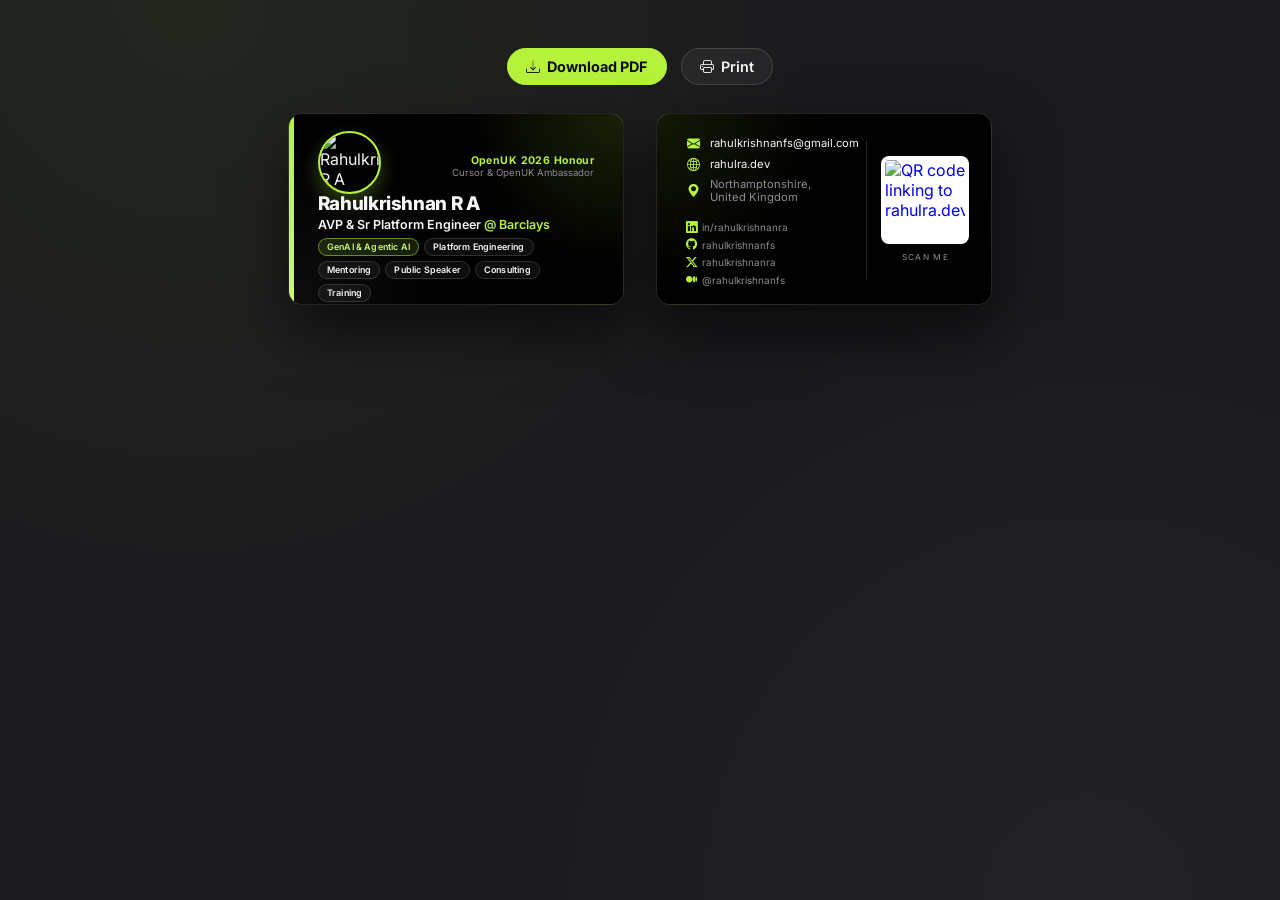
==== index.html @ e4ef5e45 "updated details of vcard" ====
<!doctype html>
<html lang="en">
  <head>
    <meta charset="UTF-8" />
    <link rel="icon" type="image/png" sizes="32x32" href="/favicon-32.png" />
    <link rel="icon" type="image/png" sizes="256x256" href="/favicon-256.png" />
    <link rel="apple-touch-icon" sizes="180x180" href="/apple-touch-icon.png" />
    <meta name="viewport" content="width=device-width, initial-scale=1.0" />
    <meta
      name="description"
      content="Rahulkrishnan R A — Sr Platform Engineer, OpenUK & Cursor Ambassador, OpenUK 2026 Honouree. DevOps, Cloud, Kubernetes & GenAI."
    />
    <title>Rahulkrishnan R A · Business Card</title>
    <link rel="preconnect" href="https://fonts.googleapis.com" />
    <link rel="preconnect" href="https://fonts.gstatic.com" crossorigin />
    <link
      href="https://fonts.googleapis.com/css2?family=Inter:wght@400;500;600;700;800;900&display=swap"
      rel="stylesheet"
    />
    <link
      rel="stylesheet"
      href="https://cdn.jsdelivr.net/npm/bootstrap-icons@1.13.1/font/bootstrap-icons.min.css"
    />
    <script src="https://cdnjs.cloudflare.com/ajax/libs/html2canvas/1.4.1/html2canvas.min.js"></script>
    <script src="https://cdnjs.cloudflare.com/ajax/libs/jspdf/2.5.1/jspdf.umd.min.js"></script>
    <style>
      :root {
        --bg-deep: #000000;
        --bg-panel: #0b0b0d;
        --bg-panel-2: #111114;
        --text: #f6f6f7;
        --text-muted: #8c8c95;
        --border: rgba(255, 255, 255, 0.14);
        --green: #b6f23c;
        --green-strong: #ccf86f;
        /* Standard 3.5in x 2in card + 0 bleed */
        --card-w: 3.5in;
        --card-h: 2in;
      }

      * {
        box-sizing: border-box;
        -webkit-print-color-adjust: exact;
        print-color-adjust: exact;
      }

      body {
        margin: 0;
        font-family: 'Inter', 'Segoe UI', system-ui, -apple-system, sans-serif;
        background: #1a1a1d;
        background-image:
          radial-gradient(circle at 15% 0%, rgba(182, 242, 60, 0.06), transparent 45%),
          radial-gradient(circle at 85% 100%, rgba(255, 255, 255, 0.04), transparent 45%);
        color: var(--text);
        min-height: 100vh;
        display: flex;
        flex-direction: column;
        align-items: center;
        gap: 28px;
        padding: 48px 16px 64px;
      }

      .toolbar {
        display: flex;
        align-items: center;
        gap: 14px;
        flex-wrap: wrap;
        justify-content: center;
      }
      .toolbar h1 {
        font-size: 1rem;
        font-weight: 600;
        letter-spacing: 0.02em;
        margin: 0;
        color: var(--text-muted);
      }
      .btn-print {
        appearance: none;
        border: 1px solid var(--green);
        background: var(--green);
        color: #0a0a0a;
        font-weight: 700;
        font-size: 0.9rem;
        font-family: inherit;
        padding: 0.55rem 1.15rem;
        border-radius: 999px;
        cursor: pointer;
        display: inline-flex;
        align-items: center;
        gap: 0.45rem;
        transition: transform 0.15s ease, box-shadow 0.15s ease;
      }
      .btn-print:hover {
        transform: translateY(-1px);
        box-shadow: 0 10px 30px rgba(182, 242, 60, 0.3);
      }
      .btn-print:disabled {
        opacity: 0.7;
        cursor: progress;
        transform: none;
        box-shadow: none;
      }
      .btn-ghost {
        appearance: none;
        border: 1px solid var(--border);
        background: rgba(255, 255, 255, 0.05);
        color: var(--text);
        font-weight: 600;
        font-size: 0.9rem;
        font-family: inherit;
        padding: 0.55rem 1.15rem;
        border-radius: 999px;
        cursor: pointer;
        display: inline-flex;
        align-items: center;
        gap: 0.45rem;
        transition: border-color 0.15s ease, color 0.15s ease;
      }
      .btn-ghost:hover {
        border-color: var(--green);
        color: var(--green);
      }
      .spin {
        display: inline-block;
        animation: spin 0.8s linear infinite;
      }
      @keyframes spin {
        to {
          transform: rotate(360deg);
        }
      }

      .cards {
        display: flex;
        flex-wrap: wrap;
        gap: 32px;
        justify-content: center;
      }

      .card {
        width: var(--card-w);
        height: var(--card-h);
        border-radius: 14px;
        overflow: hidden;
        position: relative;
        background: var(--bg-deep);
        border: 1px solid var(--border);
        box-shadow: 0 26px 60px rgba(0, 0, 0, 0.6);
        color: var(--text);
      }

      .card-label {
        position: absolute;
        top: -22px;
        left: 4px;
        font-size: 0.72rem;
        letter-spacing: 0.22em;
        text-transform: uppercase;
        color: var(--text-muted);
        font-weight: 600;
      }

      /* ---------- FRONT ---------- */
      .front {
        padding: 0.26in 0.3in;
        display: flex;
        flex-direction: column;
        justify-content: space-between;
        background-image:
          radial-gradient(circle at 100% 0%, rgba(182, 242, 60, 0.14), transparent 42%),
          radial-gradient(circle at 0% 100%, rgba(255, 255, 255, 0.05), transparent 45%);
      }
      .front::before {
        content: '';
        position: absolute;
        left: 0;
        top: 0;
        bottom: 0;
        width: 5px;
        background: linear-gradient(180deg, var(--green), var(--green-strong));
      }
      .front-top {
        display: flex;
        align-items: center;
        justify-content: space-between;
      }
      .monogram {
        width: 0.62in;
        height: 0.62in;
        border-radius: 12px;
        background: linear-gradient(135deg, var(--green), var(--green-strong));
        color: #0a0a0a;
        display: flex;
        align-items: center;
        justify-content: center;
        font-weight: 900;
        font-size: 1.5rem;
        letter-spacing: -0.04em;
        box-shadow: 0 8px 20px rgba(182, 242, 60, 0.28);
      }
      .avatar {
        width: 0.66in;
        height: 0.66in;
        border-radius: 50%;
        object-fit: cover;
        object-position: center top;
        border: 2px solid var(--green);
        box-shadow: 0 8px 20px rgba(182, 242, 60, 0.28);
        flex-shrink: 0;
        align-self: flex-start;
        margin-top: -0.08in;
      }
      .honour {
        text-align: right;
        font-size: 0.6rem;
        line-height: 1.25;
        color: var(--text-muted);
      }
      .honour strong {
        display: block;
        color: var(--green);
        font-size: 0.66rem;
        letter-spacing: 0.04em;
      }
      .front .name {
        font-size: 1.18rem;
        font-weight: 800;
        letter-spacing: -0.02em;
        line-height: 1.05;
        margin: 0;
      }
      .front .role {
        font-size: 0.78rem;
        font-weight: 600;
        color: var(--text);
        margin: 0.2rem 0 0;
      }
      .front .role .at {
        color: var(--green);
      }
      .pills {
        display: flex;
        flex-wrap: wrap;
        gap: 5px;
        margin-top: 0.34rem;
      }
      .pill {
        font-size: 0.56rem;
        font-weight: 600;
        letter-spacing: 0.02em;
        padding: 0.16rem 0.5rem;
        border-radius: 999px;
        border: 1px solid var(--border);
        background: rgba(255, 255, 255, 0.05);
        color: var(--text);
        white-space: nowrap;
      }
      .pill.accent {
        border-color: rgba(182, 242, 60, 0.5);
        background: rgba(182, 242, 60, 0.12);
        color: var(--green-strong);
      }

      /* ---------- BACK ---------- */
      .back {
        padding: 0.26in 0.3in;
        display: flex;
        gap: 0.24in;
        background-image:
          radial-gradient(circle at 0% 0%, rgba(182, 242, 60, 0.1), transparent 45%);
      }
      .back-main {
        flex: 1;
        display: flex;
        flex-direction: column;
        justify-content: center;
        gap: 0.07in;
        min-width: 0;
      }
      .contact-row {
        display: flex;
        align-items: center;
        gap: 0.5rem;
        font-size: 0.7rem;
        color: var(--text);
        line-height: 1.1;
        text-decoration: none;
        transition: color 0.15s ease;
      }
      a.contact-row:hover,
      a.contact-row:hover .muted {
        color: var(--green);
      }
      .contact-row i {
        color: var(--green);
        font-size: 0.82rem;
        width: 1rem;
        text-align: center;
        flex-shrink: 0;
      }
      .contact-row .muted {
        color: var(--text-muted);
      }
      .divider {
        height: 1px;
        background: var(--border);
        margin: 0.02in 0;
      }
      .socials {
        display: flex;
        flex-wrap: wrap;
        gap: 0.22rem 0.7rem;
        font-size: 0.62rem;
        color: var(--text-muted);
      }
      .socials a {
        display: inline-flex;
        align-items: center;
        gap: 0.28rem;
        color: var(--text-muted);
        text-decoration: none;
        transition: color 0.15s ease;
      }
      .socials a:hover {
        color: var(--green);
      }
      .socials i {
        color: var(--green);
        font-size: 0.72rem;
      }
      .back-side {
        width: 1in;
        display: flex;
        flex-direction: column;
        align-items: center;
        justify-content: center;
        gap: 0.08in;
        border-left: 1px solid var(--border);
        padding-left: 0.22in;
      }
      .qr {
        width: 0.92in;
        height: 0.92in;
        border-radius: 8px;
        background: #ffffff;
        padding: 4px;
        display: block;
      }
      .qr-cap {
        font-size: 0.52rem;
        letter-spacing: 0.16em;
        text-transform: uppercase;
        color: var(--text-muted);
        text-align: center;
      }

      /* ---------- PRINT (single page, both sides) ---------- */
      @page {
        size: landscape;
        margin: 0.3in;
      }
      @media print {
        body {
          padding: 0;
          gap: 0;
          min-height: auto;
          justify-content: center;
        }
        .toolbar,
        .card-label {
          display: none !important;
        }
        .cards {
          gap: 0.3in;
          page-break-inside: avoid;
          break-inside: avoid;
        }
        .card {
          box-shadow: none;
          page-break-inside: avoid;
          break-inside: avoid;
        }
      }
    </style>
  </head>
  <body>
    <div class="toolbar">
      <button class="btn-print" id="downloadBtn" onclick="downloadPdf()">
        <i class="bi bi-download"></i> Download PDF
      </button>
      <button class="btn-ghost" onclick="window.print()">
        <i class="bi bi-printer"></i> Print
      </button>
    </div>

    <div class="cards">
      <!-- FRONT -->
      <div class="card front">
        <span class="card-label">Front</span>
        <div class="front-top">
          <img class="avatar" src="/profile.jpg" alt="Rahulkrishnan R A" />
          <div class="honour">
            <strong>OpenUK 2026 Honour</strong>
            Cursor &amp; OpenUK Ambassador
          </div>
        </div>
        <div>
          <h2 class="name">Rahulkrishnan R A</h2>
          <p class="role">AVP &amp; Sr Platform Engineer <span class="at">@ Barclays</span></p>
          <div class="pills">
            <span class="pill accent">GenAI &amp; Agentic AI</span>
            <span class="pill">Platform Engineering</span>
            <span class="pill">Mentoring</span>
            <span class="pill">Public Speaker</span>
            <span class="pill">Consulting</span>
            <span class="pill">Training</span>
          </div>
        </div>
      </div>

      <!-- BACK -->
      <div class="card back">
        <span class="card-label">Back</span>
        <div class="back-main">
          <a class="contact-row" href="mailto:rahulkrishnanfs@gmail.com" style="margin-top: 0.06in;">
            <i class="bi bi-envelope-fill"></i>
            <span>rahulkrishnanfs@gmail.com</span>
          </a>
          <a class="contact-row" href="https://rahulra.dev" target="_blank" rel="noopener">
            <i class="bi bi-globe2"></i>
            <span>rahulra.dev</span>
          </a>
          <a
            class="contact-row"
            href="https://www.google.com/maps/search/?api=1&query=Northamptonshire,+United+Kingdom"
            target="_blank"
            rel="noopener"
          >
            <i class="bi bi-geo-alt-fill"></i>
            <span class="muted">Northamptonshire, United Kingdom</span>
          </a>
          <div class="divider"></div>
          <div class="socials">
            <a href="https://www.linkedin.com/in/rahulkrishnanra/" target="_blank" rel="noopener"><i class="bi bi-linkedin"></i> in/rahulkrishnanra</a>
            <a href="https://github.com/rahulkrishnanfs" target="_blank" rel="noopener"><i class="bi bi-github"></i> rahulkrishnanfs</a>
            <a href="https://x.com/rahulkrishnanra" target="_blank" rel="noopener"><i class="bi bi-twitter-x"></i> rahulkrishnanra</a>
            <a href="https://medium.com/@rahulkrishnanfs" target="_blank" rel="noopener"><i class="bi bi-medium"></i> @rahulkrishnanfs</a>
          </div>
        </div>
        <a class="back-side" href="https://rahulra.dev" target="_blank" rel="noopener" style="text-decoration: none;">
          <img
            class="qr"
            alt="QR code linking to rahulra.dev"
            src="/qr.png"
          />
          <div class="qr-cap">Scan me</div>
        </a>
      </div>
    </div>

    <script>
      async function downloadPdf() {
        const btn = document.getElementById('downloadBtn')
        const original = btn.innerHTML
        btn.disabled = true
        btn.innerHTML = '<i class="bi bi-arrow-repeat spin"></i> Generating…'
        try {
          const { jsPDF } = window.jspdf
          const cards = document.querySelector('.cards')
          const wIn = cards.offsetWidth / 96
          const hIn = cards.offsetHeight / 96
          const canvas = await html2canvas(cards, {
            scale: 4,
            backgroundColor: '#1a1a1d',
            useCORS: true,
            logging: false,
          })
          const pdf = new jsPDF({
            orientation: wIn >= hIn ? 'landscape' : 'portrait',
            unit: 'in',
            format: [wIn, hIn],
          })
          pdf.addImage(canvas.toDataURL('image/png'), 'PNG', 0, 0, wIn, hIn)
          pdf.save('Rahulkrishnan-R-A-business-card.pdf')
        } catch (err) {
          console.error(err)
          alert('Sorry, the PDF could not be generated. You can use Print instead.')
        } finally {
          btn.disabled = false
          btn.innerHTML = original
        }
      }
    </script>
  </body>
</html>
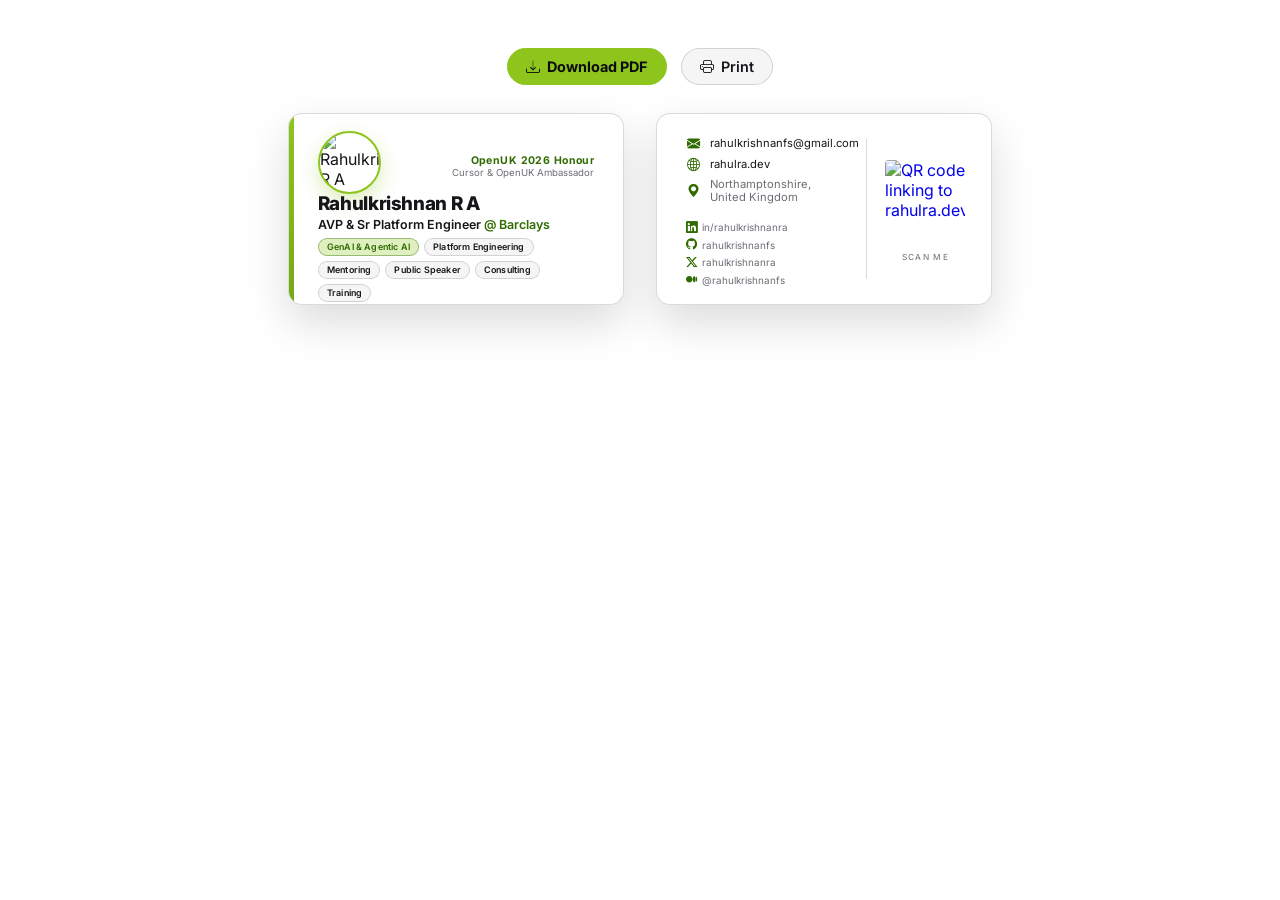
==== commit c5cf0f06: "updated the color" ====
--- a/index.html
+++ b/index.html
@@ -25,14 +25,15 @@
     <script src="https://cdnjs.cloudflare.com/ajax/libs/jspdf/2.5.1/jspdf.umd.min.js"></script>
     <style>
       :root {
-        --bg-deep: #000000;
-        --bg-panel: #0b0b0d;
-        --bg-panel-2: #111114;
-        --text: #f6f6f7;
-        --text-muted: #8c8c95;
-        --border: rgba(255, 255, 255, 0.14);
-        --green: #b6f23c;
-        --green-strong: #ccf86f;
+        --bg-deep: #ffffff;
+        --bg-panel: #ffffff;
+        --bg-panel-2: #f6f7f4;
+        --text: #16161a;
+        --text-muted: #6c6c75;
+        --border: rgba(0, 0, 0, 0.14);
+        --green: #8ec51d;
+        --green-strong: #76a814;
+        --green-ink: #2f6b00;
         /* Standard 3.5in x 2in card + 0 bleed */
         --card-w: 3.5in;
         --card-h: 2in;
@@ -47,10 +48,7 @@
       body {
         margin: 0;
         font-family: 'Inter', 'Segoe UI', system-ui, -apple-system, sans-serif;
-        background: #1a1a1d;
-        background-image:
-          radial-gradient(circle at 15% 0%, rgba(182, 242, 60, 0.06), transparent 45%),
-          radial-gradient(circle at 85% 100%, rgba(255, 255, 255, 0.04), transparent 45%);
+        background: #ffffff;
         color: var(--text);
         min-height: 100vh;
         display: flex;
@@ -92,7 +90,7 @@
       }
       .btn-print:hover {
         transform: translateY(-1px);
-        box-shadow: 0 10px 30px rgba(182, 242, 60, 0.3);
+        box-shadow: 0 10px 30px rgba(142, 197, 29, 0.35);
       }
       .btn-print:disabled {
         opacity: 0.7;
@@ -103,7 +101,7 @@
       .btn-ghost {
         appearance: none;
         border: 1px solid var(--border);
-        background: rgba(255, 255, 255, 0.05);
+        background: rgba(0, 0, 0, 0.04);
         color: var(--text);
         font-weight: 600;
         font-size: 0.9rem;
@@ -117,8 +115,8 @@
         transition: border-color 0.15s ease, color 0.15s ease;
       }
       .btn-ghost:hover {
-        border-color: var(--green);
-        color: var(--green);
+        border-color: var(--green-ink);
+        color: var(--green-ink);
       }
       .spin {
         display: inline-block;
@@ -145,7 +143,7 @@
         position: relative;
         background: var(--bg-deep);
         border: 1px solid var(--border);
-        box-shadow: 0 26px 60px rgba(0, 0, 0, 0.6);
+        box-shadow: 0 18px 44px rgba(0, 0, 0, 0.14);
         color: var(--text);
       }
 
@@ -166,9 +164,6 @@
         display: flex;
         flex-direction: column;
         justify-content: space-between;
-        background-image:
-          radial-gradient(circle at 100% 0%, rgba(182, 242, 60, 0.14), transparent 42%),
-          radial-gradient(circle at 0% 100%, rgba(255, 255, 255, 0.05), transparent 45%);
       }
       .front::before {
         content: '';
@@ -205,7 +200,7 @@
         object-fit: cover;
         object-position: center top;
         border: 2px solid var(--green);
-        box-shadow: 0 8px 20px rgba(182, 242, 60, 0.28);
+        box-shadow: 0 8px 20px rgba(142, 197, 29, 0.3);
         flex-shrink: 0;
         align-self: flex-start;
         margin-top: -0.08in;
@@ -218,7 +213,7 @@
       }
       .honour strong {
         display: block;
-        color: var(--green);
+        color: var(--green-ink);
         font-size: 0.66rem;
         letter-spacing: 0.04em;
       }
@@ -236,7 +231,7 @@
         margin: 0.2rem 0 0;
       }
       .front .role .at {
-        color: var(--green);
+        color: var(--green-ink);
       }
       .pills {
         display: flex;
@@ -251,14 +246,14 @@
         padding: 0.16rem 0.5rem;
         border-radius: 999px;
         border: 1px solid var(--border);
-        background: rgba(255, 255, 255, 0.05);
+        background: rgba(0, 0, 0, 0.04);
         color: var(--text);
         white-space: nowrap;
       }
       .pill.accent {
-        border-color: rgba(182, 242, 60, 0.5);
-        background: rgba(182, 242, 60, 0.12);
-        color: var(--green-strong);
+        border-color: rgba(47, 107, 0, 0.4);
+        background: rgba(142, 197, 29, 0.28);
+        color: var(--green-ink);
       }
 
       /* ---------- BACK ---------- */
@@ -266,8 +261,6 @@
         padding: 0.26in 0.3in;
         display: flex;
         gap: 0.24in;
-        background-image:
-          radial-gradient(circle at 0% 0%, rgba(182, 242, 60, 0.1), transparent 45%);
       }
       .back-main {
         flex: 1;
@@ -289,10 +282,10 @@
       }
       a.contact-row:hover,
       a.contact-row:hover .muted {
-        color: var(--green);
+        color: var(--green-ink);
       }
       .contact-row i {
-        color: var(--green);
+        color: var(--green-ink);
         font-size: 0.82rem;
         width: 1rem;
         text-align: center;
@@ -322,10 +315,10 @@
         transition: color 0.15s ease;
       }
       .socials a:hover {
-        color: var(--green);
+        color: var(--green-ink);
       }
       .socials i {
-        color: var(--green);
+        color: var(--green-ink);
         font-size: 0.72rem;
       }
       .back-side {
@@ -471,7 +464,7 @@
           const hIn = cards.offsetHeight / 96
           const canvas = await html2canvas(cards, {
             scale: 4,
-            backgroundColor: '#1a1a1d',
+            backgroundColor: '#ffffff',
             useCORS: true,
             logging: false,
           })
